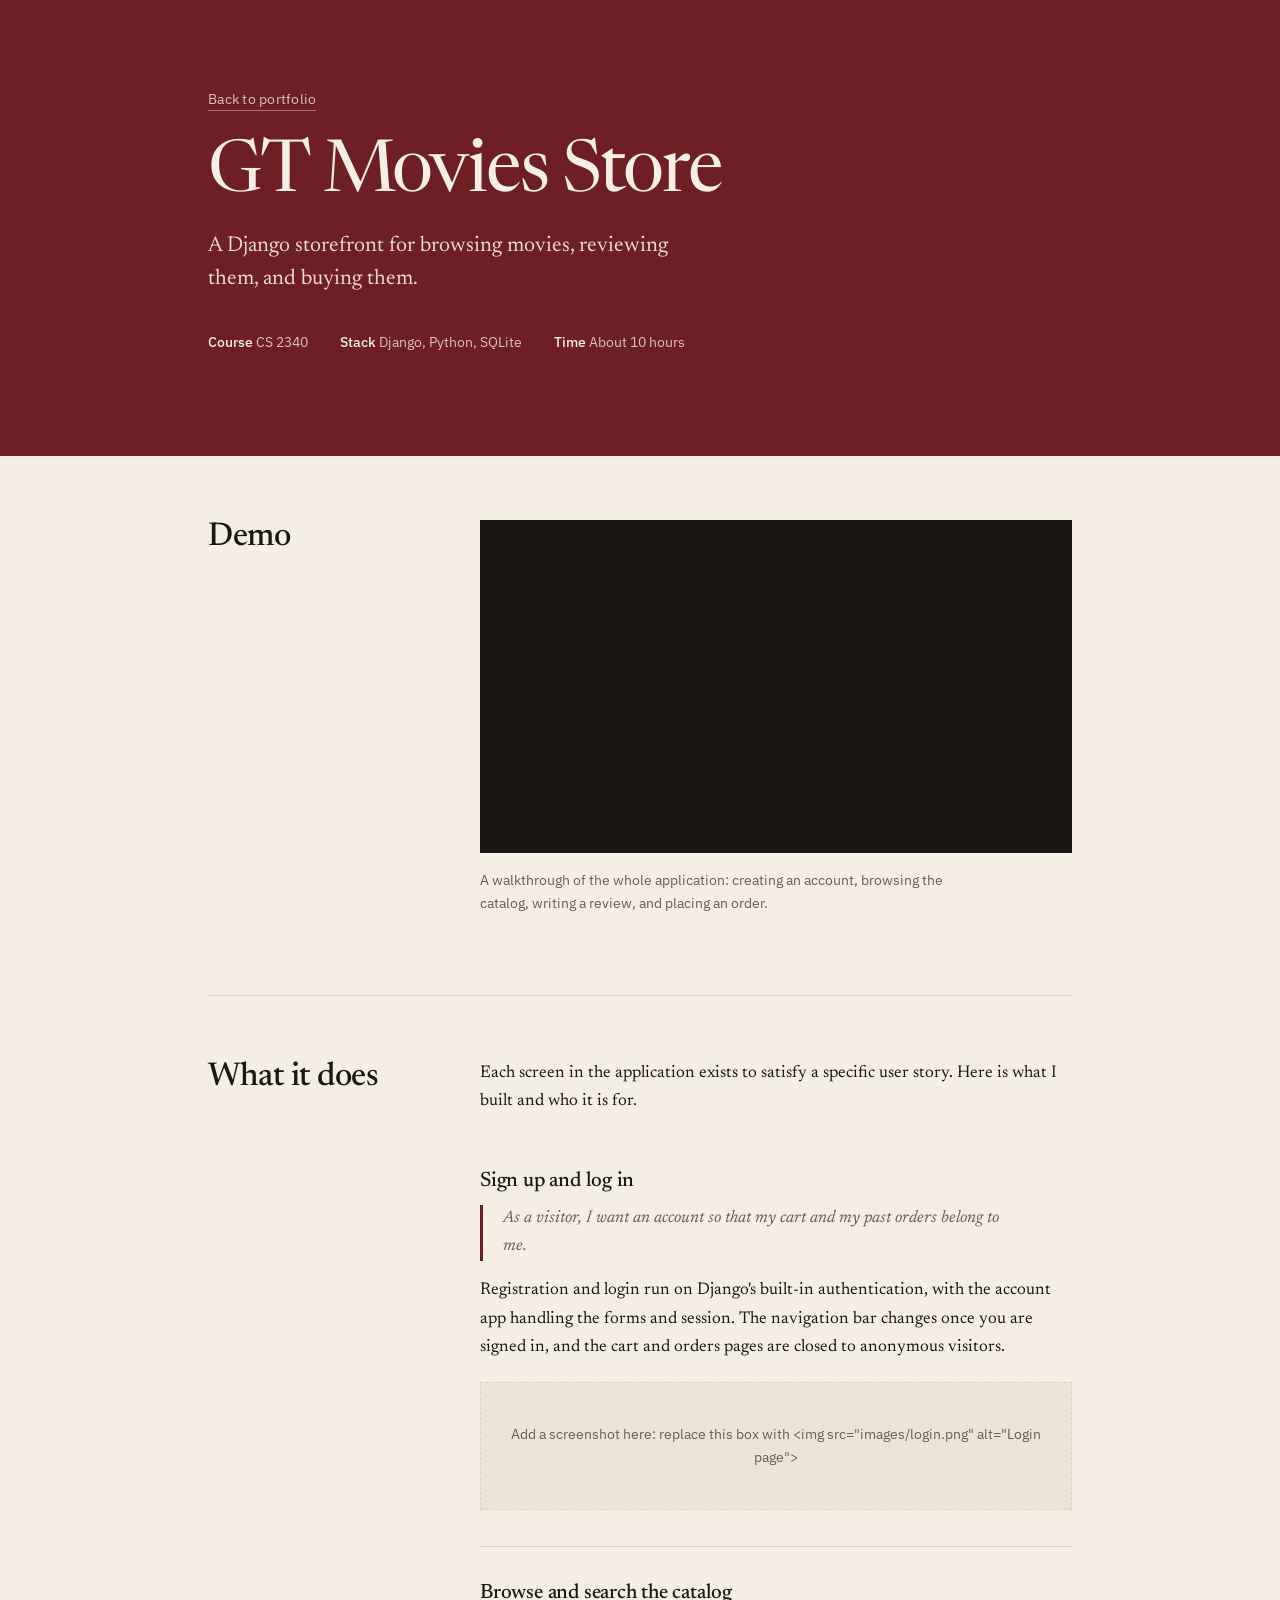
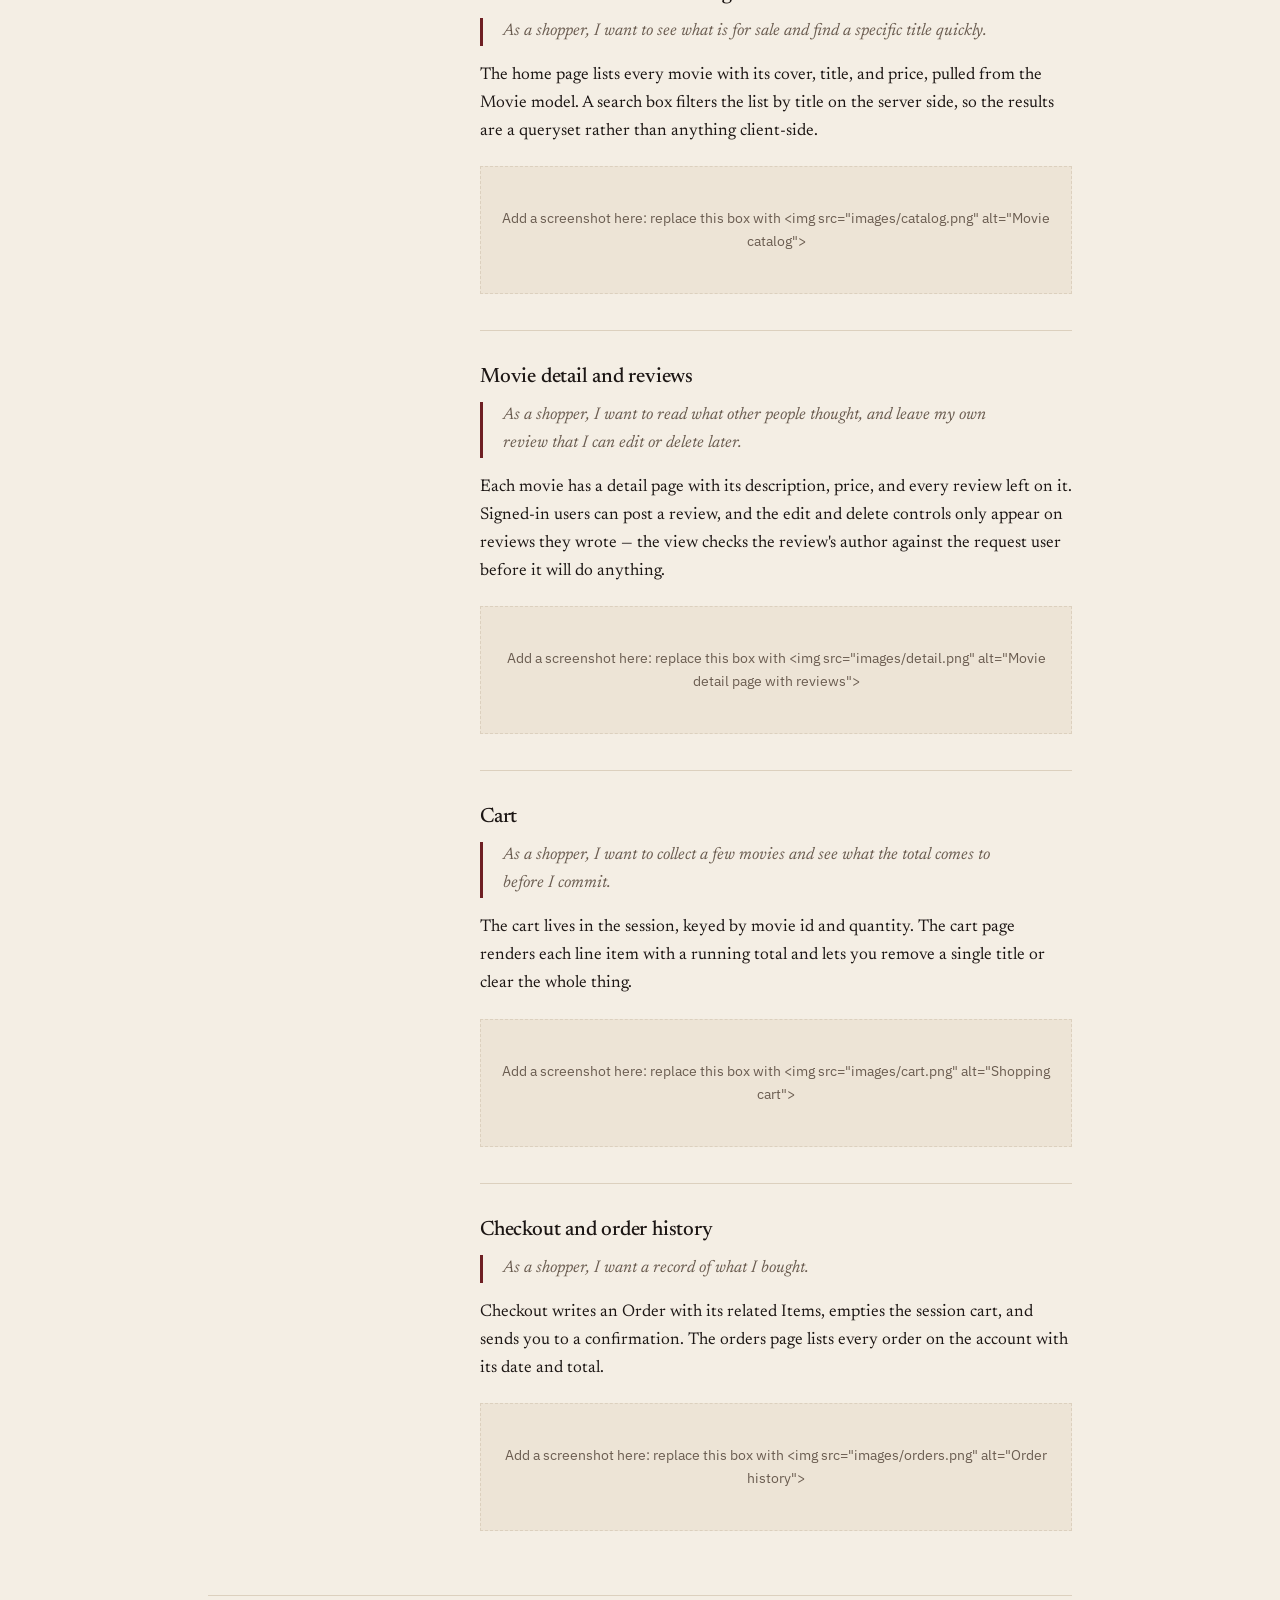
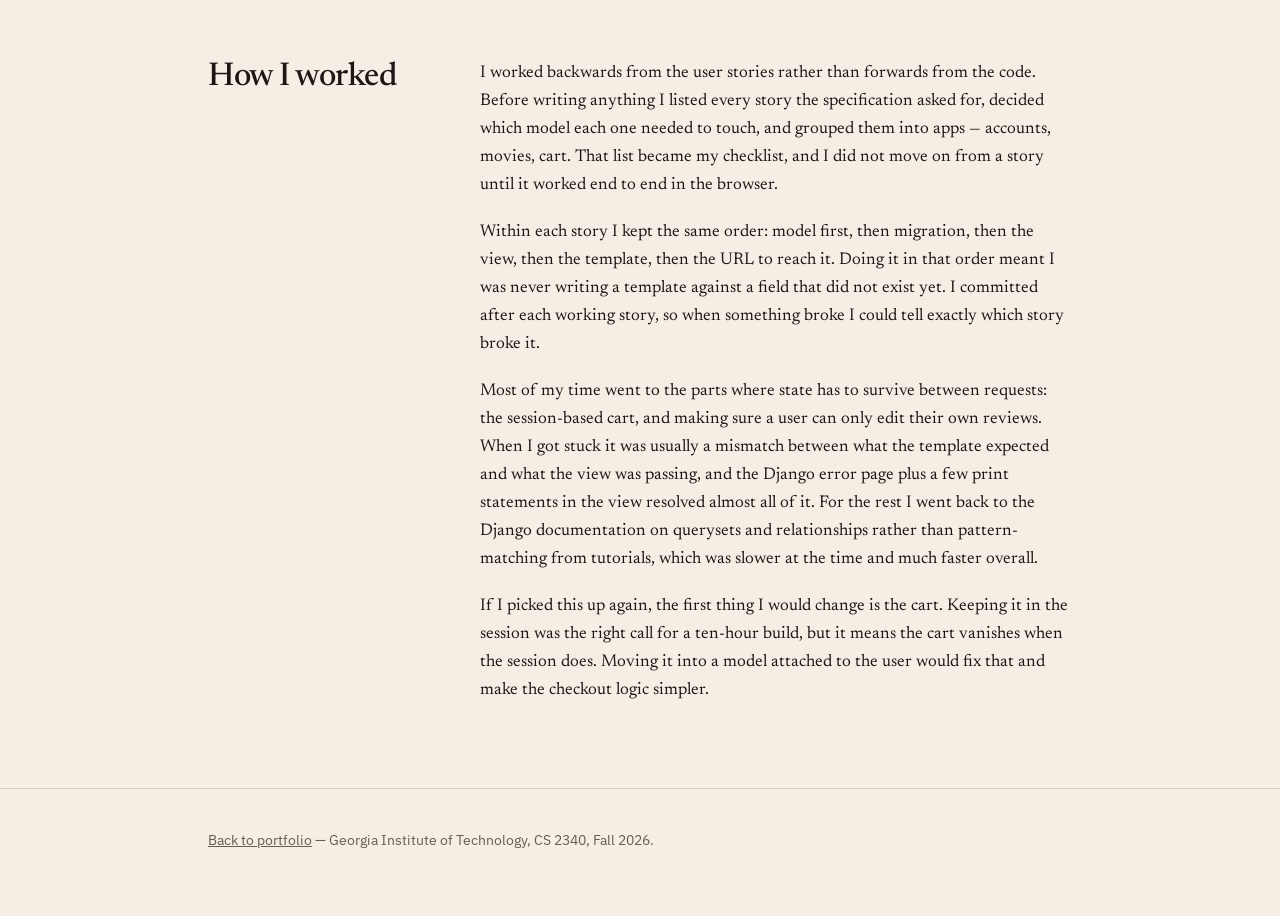
==== gt-movies-store.html @ d1acc659 "Portfolio V1 commit" ====
<!DOCTYPE html>
<html lang="en">
<head>
<meta charset="utf-8">
<meta name="viewport" content="width=device-width, initial-scale=1">
<title>GT Movies Store — Vikram Renganathan</title>
<meta name="description" content="A Django movie store built for CS 2340 at Georgia Tech.">
<link rel="preconnect" href="https://fonts.googleapis.com">
<link rel="preconnect" href="https://fonts.gstatic.com" crossorigin>
<link href="https://fonts.googleapis.com/css2?family=Newsreader:ital,opsz,wght@0,6..72,400;0,6..72,500;1,6..72,400&family=IBM+Plex+Sans:wght@400;500&display=swap" rel="stylesheet">
<link rel="stylesheet" href="styles.css">
</head>
<body>

<div class="project-hero">
  <div class="wrap">
    <p class="kicker"><a class="back" href="index.html">Back to portfolio</a></p>
    <h1>GT Movies Store</h1>
    <p class="lede">A Django storefront for browsing movies, reviewing them, and buying them.</p>
    <ul class="meta">
      <li><strong>Course</strong> CS 2340</li>
      <li><strong>Stack</strong> Django, Python, SQLite</li>
      <li><strong>Time</strong> About 10 hours</li>
      <!-- EDIT: add a repo link here if the repository is public.
      <li><strong>Code</strong> <a href="https://github.com/viren108/REPO">GitHub</a></li>
      -->
    </ul>
  </div>
</div>

<div class="wrap">
<main>

  <section style="border-top: 0;">
    <div class="section-grid">
      <h2>Demo</h2>
      <div>
        <!-- EDIT: replace VIDEO_ID with the id from your unlisted YouTube URL.
             https://www.youtube.com/watch?v=ABC123  ->  VIDEO_ID is ABC123 -->
        <div class="video">
          <iframe
            src="https://www.youtube-nocookie.com/embed/VIDEO_ID"
            title="GT Movies Store demo video"
            allow="accelerometer; clipboard-write; encrypted-media; picture-in-picture"
            allowfullscreen></iframe>
        </div>
        <p class="caption">A walkthrough of the whole application: creating an account, browsing the catalog, writing a review, and placing an order.</p>
      </div>
    </div>
  </section>

  <section>
    <div class="section-grid">
      <h2>What it does</h2>
      <div>
        <p>Each screen in the application exists to satisfy a specific user story. Here is what I built and who it is for.</p>

        <!-- EDIT each block below to match what you actually shipped.
             Delete any screen you didn't build; copy a block to add one. -->

        <div class="screen">
          <h3>Sign up and log in</h3>
          <blockquote class="story">
            <p>As a visitor, I want an account so that my cart and my past orders belong to me.</p>
          </blockquote>
          <p>Registration and login run on Django's built-in authentication, with the account app handling the forms and session. The navigation bar changes once you are signed in, and the cart and orders pages are closed to anonymous visitors.</p>
          <div class="shot">Add a screenshot here: replace this box with &lt;img src="images/login.png" alt="Login page"&gt;</div>
        </div>

        <div class="screen">
          <h3>Browse and search the catalog</h3>
          <blockquote class="story">
            <p>As a shopper, I want to see what is for sale and find a specific title quickly.</p>
          </blockquote>
          <p>The home page lists every movie with its cover, title, and price, pulled from the Movie model. A search box filters the list by title on the server side, so the results are a queryset rather than anything client-side.</p>
          <div class="shot">Add a screenshot here: replace this box with &lt;img src="images/catalog.png" alt="Movie catalog"&gt;</div>
        </div>

        <div class="screen">
          <h3>Movie detail and reviews</h3>
          <blockquote class="story">
            <p>As a shopper, I want to read what other people thought, and leave my own review that I can edit or delete later.</p>
          </blockquote>
          <p>Each movie has a detail page with its description, price, and every review left on it. Signed-in users can post a review, and the edit and delete controls only appear on reviews they wrote — the view checks the review's author against the request user before it will do anything.</p>
          <div class="shot">Add a screenshot here: replace this box with &lt;img src="images/detail.png" alt="Movie detail page with reviews"&gt;</div>
        </div>

        <div class="screen">
          <h3>Cart</h3>
          <blockquote class="story">
            <p>As a shopper, I want to collect a few movies and see what the total comes to before I commit.</p>
          </blockquote>
          <p>The cart lives in the session, keyed by movie id and quantity. The cart page renders each line item with a running total and lets you remove a single title or clear the whole thing.</p>
          <div class="shot">Add a screenshot here: replace this box with &lt;img src="images/cart.png" alt="Shopping cart"&gt;</div>
        </div>

        <div class="screen">
          <h3>Checkout and order history</h3>
          <blockquote class="story">
            <p>As a shopper, I want a record of what I bought.</p>
          </blockquote>
          <p>Checkout writes an Order with its related Items, empties the session cart, and sends you to a confirmation. The orders page lists every order on the account with its date and total.</p>
          <div class="shot">Add a screenshot here: replace this box with &lt;img src="images/orders.png" alt="Order history"&gt;</div>
        </div>

      </div>
    </div>
  </section>

  <section>
    <div class="section-grid">
      <h2>How I worked</h2>
      <div>
        <!-- EDIT: this is the rubric's process section. Graders read this one properly.
             Say what you actually did, including what went wrong. -->

        <p>I worked backwards from the user stories rather than forwards from the code. Before writing anything I listed every story the specification asked for, decided which model each one needed to touch, and grouped them into apps — accounts, movies, cart. That list became my checklist, and I did not move on from a story until it worked end to end in the browser.</p>

        <p>Within each story I kept the same order: model first, then migration, then the view, then the template, then the URL to reach it. Doing it in that order meant I was never writing a template against a field that did not exist yet. I committed after each working story, so when something broke I could tell exactly which story broke it.</p>

        <p>Most of my time went to the parts where state has to survive between requests: the session-based cart, and making sure a user can only edit their own reviews. When I got stuck it was usually a mismatch between what the template expected and what the view was passing, and the Django error page plus a few print statements in the view resolved almost all of it. For the rest I went back to the Django documentation on querysets and relationships rather than pattern-matching from tutorials, which was slower at the time and much faster overall.</p>

        <p>If I picked this up again, the first thing I would change is the cart. Keeping it in the session was the right call for a ten-hour build, but it means the cart vanishes when the session does. Moving it into a model attached to the user would fix that and make the checkout logic simpler.</p>
      </div>
    </div>
  </section>

</main>
</div>

<footer>
  <div class="wrap">
    <p><a href="index.html">Back to portfolio</a> — Georgia Institute of Technology, CS 2340, Fall 2026.</p>
  </div>
</footer>

</body>
</html>
---- styles.css ----
/* ---------------------------------------------------------
   Portfolio styles — warm editorial / repertory cinema
   Edit colors in one place here.
   --------------------------------------------------------- */

:root {
  --paper:        #F4EEE4;
  --paper-sunk:   #EDE4D6;
  --ink:          #1C1614;
  --ink-soft:     #6A5C50;
  --oxblood:      #6E1F23;
  --oxblood-deep: #5A181C;
  --rule:         #DCD0BE;

  --serif: "Newsreader", Georgia, "Times New Roman", serif;
  --sans:  "IBM Plex Sans", system-ui, -apple-system, sans-serif;

  --measure: 64ch;
  --gutter: clamp(1.25rem, 5vw, 4rem);
}

*, *::before, *::after { box-sizing: border-box; }

html { -webkit-text-size-adjust: 100%; }

body {
  margin: 0;
  background: var(--paper);
  color: var(--ink);
  font-family: var(--serif);
  font-size: 1.0625rem;
  line-height: 1.65;
  font-optical-sizing: auto;
}

.wrap {
  max-width: 62rem;
  margin-inline: auto;
  padding-inline: var(--gutter);
}

/* --- type ------------------------------------------------ */

h1, h2, h3 {
  font-family: var(--serif);
  font-weight: 500;
  line-height: 1.1;
  letter-spacing: -0.015em;
  margin: 0;
  text-wrap: balance;
}

h2 {
  font-size: clamp(1.5rem, 3.2vw, 2.05rem);
  margin-bottom: 1.25rem;
}

h3 {
  font-size: 1.3rem;
  letter-spacing: -0.01em;
}

p { margin: 0 0 1.1em; max-width: var(--measure); }

a { color: inherit; }

.kicker {
  font-family: var(--sans);
  font-size: 0.8125rem;
  letter-spacing: 0.02em;
  color: var(--ink-soft);
  margin-bottom: 1.5rem;
}

.lede {
  font-size: clamp(1.15rem, 2.2vw, 1.35rem);
  line-height: 1.5;
  max-width: 34ch;
  color: var(--ink);
}

/* --- masthead -------------------------------------------- */

.masthead {
  padding-top: clamp(3rem, 9vw, 6.5rem);
  padding-bottom: clamp(2.5rem, 6vw, 4rem);
}

.masthead h1 {
  font-size: clamp(3rem, 10vw, 6rem);
  font-weight: 400;
  letter-spacing: -0.03em;
  margin-bottom: 1.5rem;
}

.links {
  font-family: var(--sans);
  font-size: 0.9375rem;
  display: flex;
  flex-wrap: wrap;
  gap: 1.5rem;
  margin-top: 2rem;
}

.links a {
  text-decoration: none;
  border-bottom: 1px solid var(--rule);
  padding-bottom: 2px;
  transition: border-color 0.15s ease;
}

.links a:hover { border-color: var(--oxblood); }

/* --- sections -------------------------------------------- */

section {
  padding-block: clamp(2.5rem, 6vw, 4rem);
  border-top: 1px solid var(--rule);
}

.section-grid {
  display: grid;
  grid-template-columns: minmax(0, 14rem) minmax(0, 1fr);
  gap: clamp(1rem, 4vw, 3rem);
  align-items: start;
}

@media (max-width: 44rem) {
  .section-grid { grid-template-columns: 1fr; }
}

/* --- the feature block (the one bold thing) -------------- */

.feature {
  display: block;
  background: var(--oxblood);
  color: var(--paper);
  text-decoration: none;
  padding: clamp(2rem, 5vw, 3.5rem);
  transition: background-color 0.2s ease;
}

.feature:hover,
.feature:focus-visible { background: var(--oxblood-deep); }

.feature h3 {
  font-size: clamp(2rem, 5.5vw, 3rem);
  font-weight: 400;
  letter-spacing: -0.025em;
  margin-bottom: 0.75rem;
}

.feature p {
  max-width: 46ch;
  color: #EBDCD3;
  margin-bottom: 1.75rem;
}

.feature .read {
  font-family: var(--sans);
  font-size: 0.9375rem;
  border-bottom: 1px solid rgba(244, 238, 228, 0.5);
  padding-bottom: 2px;
}

/* --- stack chips ----------------------------------------- */

.stack {
  list-style: none;
  display: flex;
  flex-wrap: wrap;
  gap: 0.5rem;
  padding: 0;
  margin: 0 0 1.75rem;
  font-family: var(--sans);
  font-size: 0.8125rem;
}

.stack li {
  border: 1px solid var(--rule);
  color: var(--ink-soft);
  padding: 0.25rem 0.7rem;
  border-radius: 999px;
}

.feature .stack li {
  border-color: rgba(244, 238, 228, 0.35);
  color: #EBDCD3;
}

/* --- project page hero ----------------------------------- */

.project-hero {
  background: var(--oxblood);
  color: var(--paper);
  padding-block: clamp(3rem, 8vw, 5.5rem);
}

.project-hero h1 {
  font-size: clamp(2.5rem, 7vw, 4.5rem);
  font-weight: 400;
  letter-spacing: -0.03em;
  margin-bottom: 1rem;
}

.project-hero .lede { color: #EBDCD3; max-width: 40ch; }

.project-hero .back {
  font-family: var(--sans);
  font-size: 0.875rem;
  color: #D8C3BC;
  text-decoration: none;
  border-bottom: 1px solid rgba(244, 238, 228, 0.4);
  padding-bottom: 2px;
}

.meta {
  font-family: var(--sans);
  font-size: 0.875rem;
  color: #D8C3BC;
  display: flex;
  flex-wrap: wrap;
  gap: 0.4rem 2rem;
  margin-top: 2.25rem;
  padding: 0;
  list-style: none;
}

.meta strong { font-weight: 500; color: var(--paper); }

/* --- video ----------------------------------------------- */

.video {
  position: relative;
  aspect-ratio: 16 / 9;
  background: var(--ink);
  margin-bottom: 1rem;
}

.video iframe {
  position: absolute;
  inset: 0;
  width: 100%;
  height: 100%;
  border: 0;
}

.caption {
  font-family: var(--sans);
  font-size: 0.875rem;
  color: var(--ink-soft);
  max-width: var(--measure);
}

/* --- screens --------------------------------------------- */

.screen {
  padding-block: 2.25rem;
  border-bottom: 1px solid var(--rule);
}

.screen:last-of-type { border-bottom: 0; padding-bottom: 0; }

.screen h3 { margin-bottom: 0.75rem; }

.story {
  margin: 0 0 1rem;
  padding-left: 1.25rem;
  border-left: 3px solid var(--oxblood);
  font-style: italic;
  color: var(--ink-soft);
  max-width: 52ch;
}

.story p { margin: 0; }

/* Screenshot slot — replace the div with <img src="..." alt="..."> */
.shot {
  margin-top: 1.25rem;
  border: 1px dashed var(--rule);
  background: var(--paper-sunk);
  color: var(--ink-soft);
  font-family: var(--sans);
  font-size: 0.875rem;
  padding: 2.5rem 1.25rem;
  text-align: center;
}

.screen img {
  display: block;
  width: 100%;
  height: auto;
  margin-top: 1.25rem;
  border: 1px solid var(--rule);
}

/* --- footer ---------------------------------------------- */

footer {
  border-top: 1px solid var(--rule);
  padding-block: 2.5rem 4rem;
  font-family: var(--sans);
  font-size: 0.875rem;
  color: var(--ink-soft);
}

footer p { max-width: none; margin: 0; }

/* --- a11y ------------------------------------------------ */

:focus-visible {
  outline: 2px solid var(--oxblood);
  outline-offset: 3px;
}

.feature:focus-visible { outline-color: var(--ink); }

@media (prefers-reduced-motion: reduce) {
  * { transition-duration: 0.01ms !important; }
}
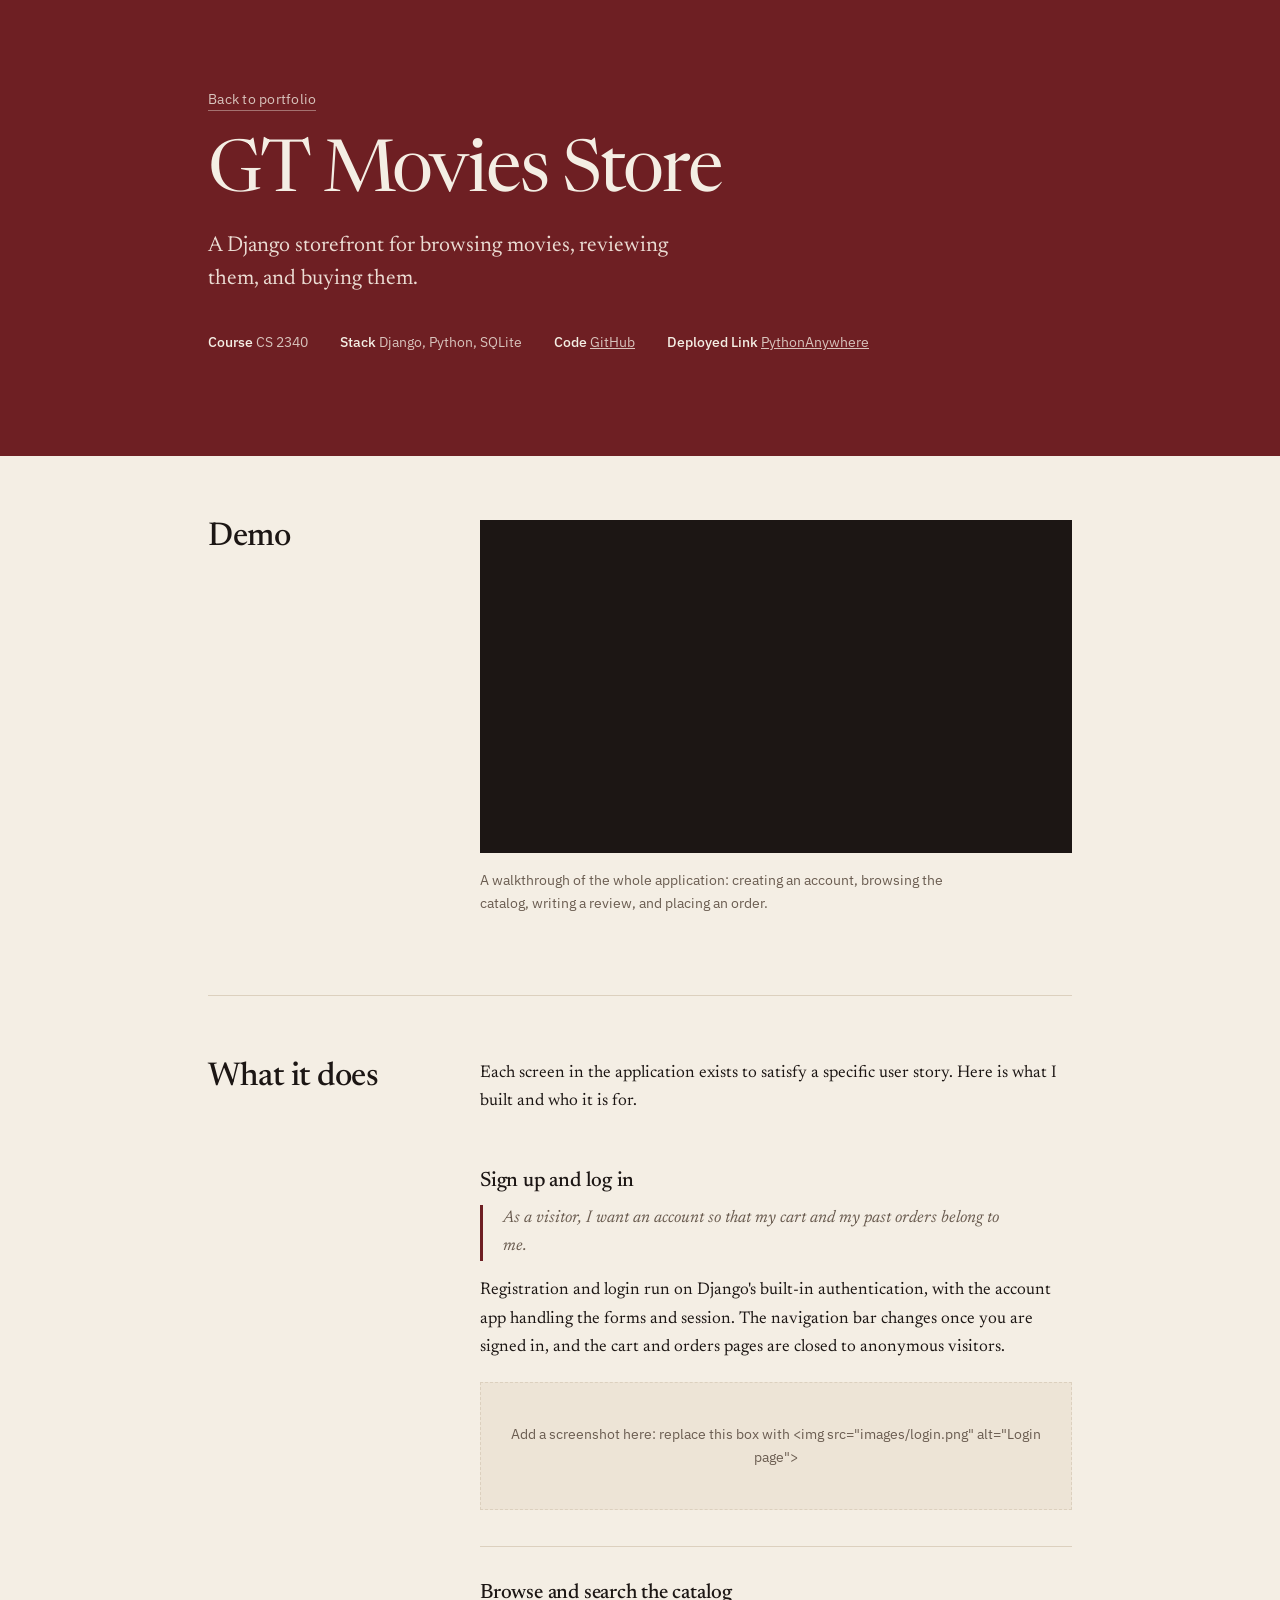
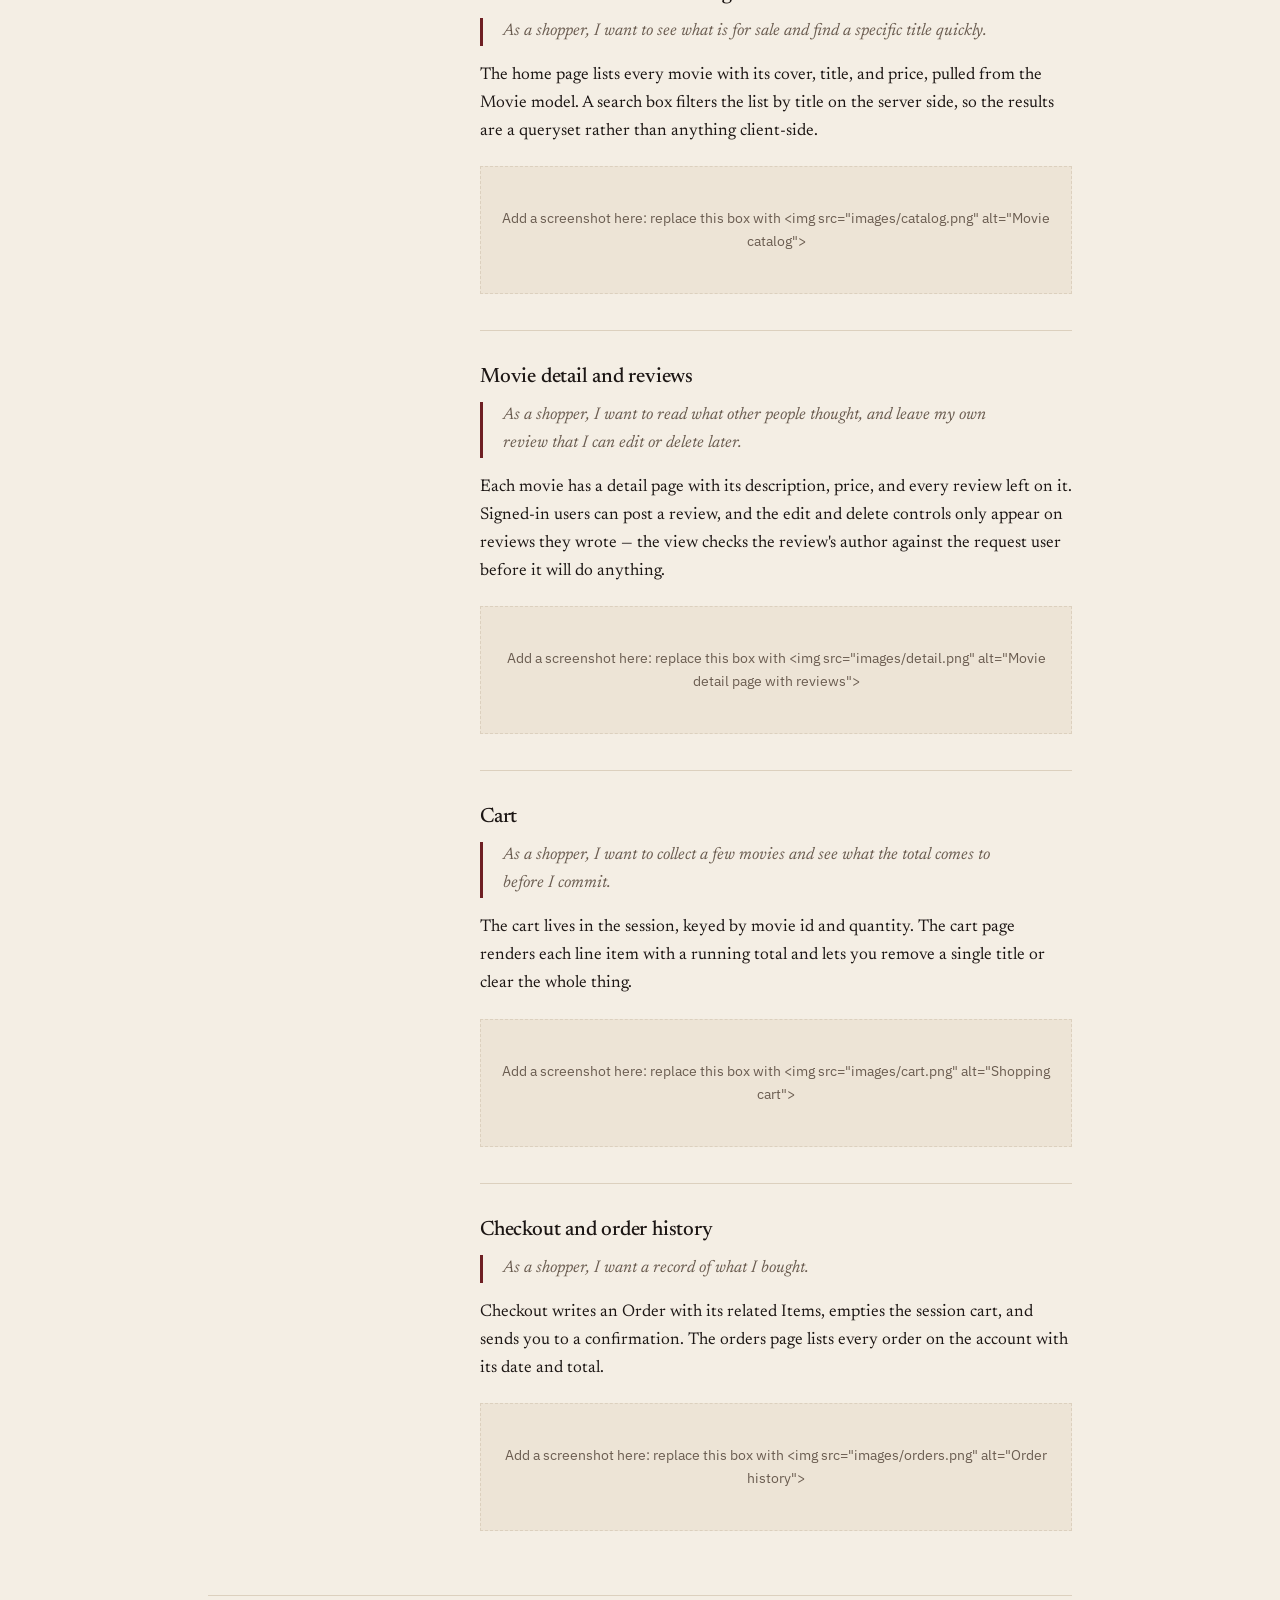
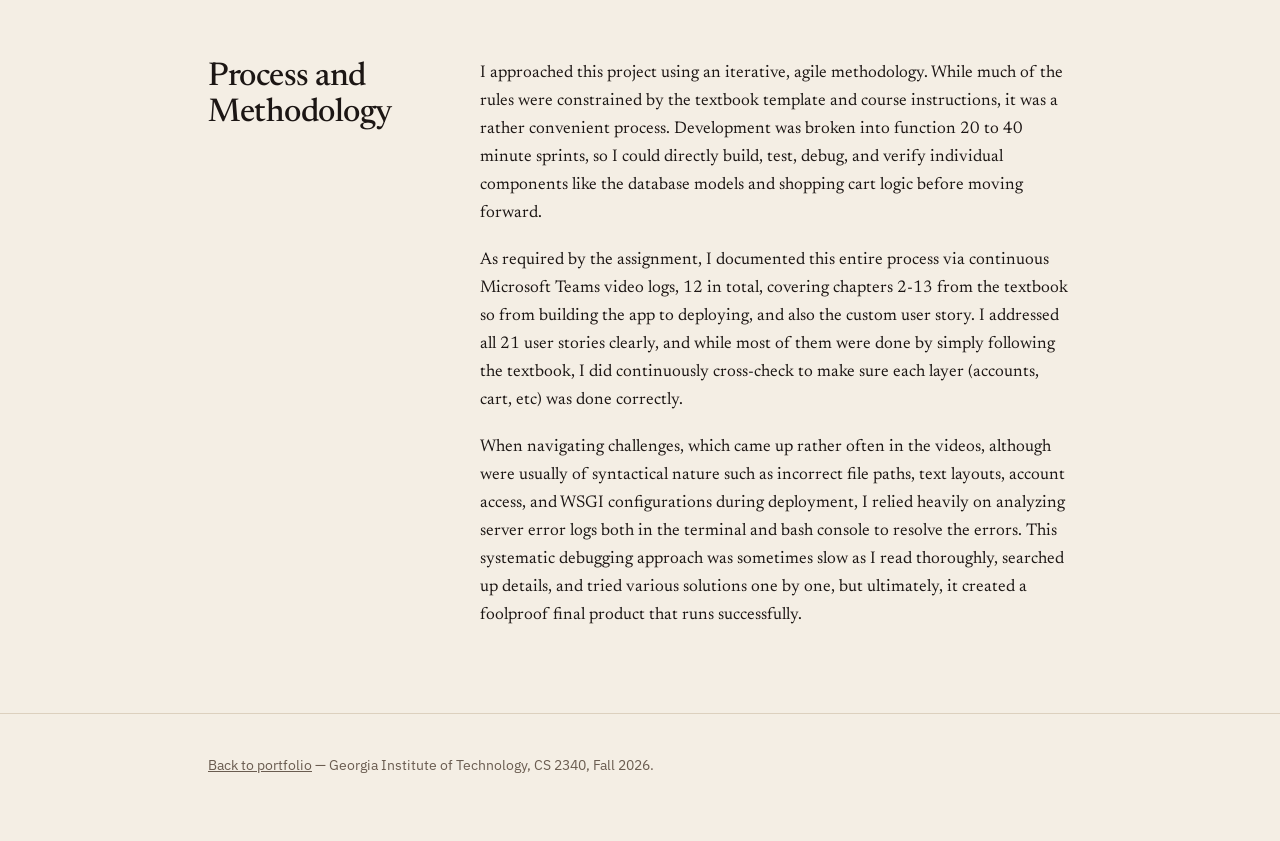
==== commit 0e8ebb2d: "V3" ====
--- a/gt-movies-store.html
+++ b/gt-movies-store.html
@@ -20,10 +20,9 @@
     <ul class="meta">
       <li><strong>Course</strong> CS 2340</li>
       <li><strong>Stack</strong> Django, Python, SQLite</li>
-      <li><strong>Time</strong> About 10 hours</li>
-      <!-- EDIT: add a repo link here if the repository is public.
-      <li><strong>Code</strong> <a href="https://github.com/viren108/REPO">GitHub</a></li>
-      -->
+      <!-- EDIT: add a repo link here if the repository is public.-->
+      <li><strong>Code</strong> <a href="https://github.com/viren108/CS2340_Project1">GitHub</a></li>
+      <li><strong>Deployed Link</strong> <a href="https://djangoemperor.pythonanywhere.com">PythonAnywhere</a></li>
     </ul>
   </div>
 </div>
@@ -109,18 +108,16 @@
 
   <section>
     <div class="section-grid">
-      <h2>How I worked</h2>
+      <h2>Process and Methodology</h2>
       <div>
         <!-- EDIT: this is the rubric's process section. Graders read this one properly.
              Say what you actually did, including what went wrong. -->
 
-        <p>I worked backwards from the user stories rather than forwards from the code. Before writing anything I listed every story the specification asked for, decided which model each one needed to touch, and grouped them into apps — accounts, movies, cart. That list became my checklist, and I did not move on from a story until it worked end to end in the browser.</p>
+        <p>I approached this project using an iterative, agile methodology. While much of the rules were constrained by the textbook template and course instructions, it was a rather convenient process. Development was broken into function 20 to 40 minute sprints, so I could directly build, test, debug, and verify individual components like the database models and shopping cart logic before moving forward.</p>
 
-        <p>Within each story I kept the same order: model first, then migration, then the view, then the template, then the URL to reach it. Doing it in that order meant I was never writing a template against a field that did not exist yet. I committed after each working story, so when something broke I could tell exactly which story broke it.</p>
+        <p>As required by the assignment, I documented this entire process via continuous Microsoft Teams video logs, 12 in total, covering chapters 2-13 from the textbook so from building the app to deploying, and also the custom user story. I addressed all 21 user stories clearly, and while most of them were done by simply following the textbook, I did continuously cross-check to make sure each layer (accounts, cart, etc) was done correctly.</p>
 
-        <p>Most of my time went to the parts where state has to survive between requests: the session-based cart, and making sure a user can only edit their own reviews. When I got stuck it was usually a mismatch between what the template expected and what the view was passing, and the Django error page plus a few print statements in the view resolved almost all of it. For the rest I went back to the Django documentation on querysets and relationships rather than pattern-matching from tutorials, which was slower at the time and much faster overall.</p>
-
-        <p>If I picked this up again, the first thing I would change is the cart. Keeping it in the session was the right call for a ten-hour build, but it means the cart vanishes when the session does. Moving it into a model attached to the user would fix that and make the checkout logic simpler.</p>
+        <p>When navigating challenges, which came up rather often in the videos, although were usually of syntactical nature such as incorrect file paths, text layouts, account access, and WSGI configurations during deployment, I relied heavily on analyzing server error logs both in the terminal and bash console to resolve the errors. This systematic debugging approach was sometimes slow as I read thoroughly, searched up details, and tried various solutions one by one, but ultimately, it created a foolproof final product that runs successfully.</p>
       </div>
     </div>
   </section>
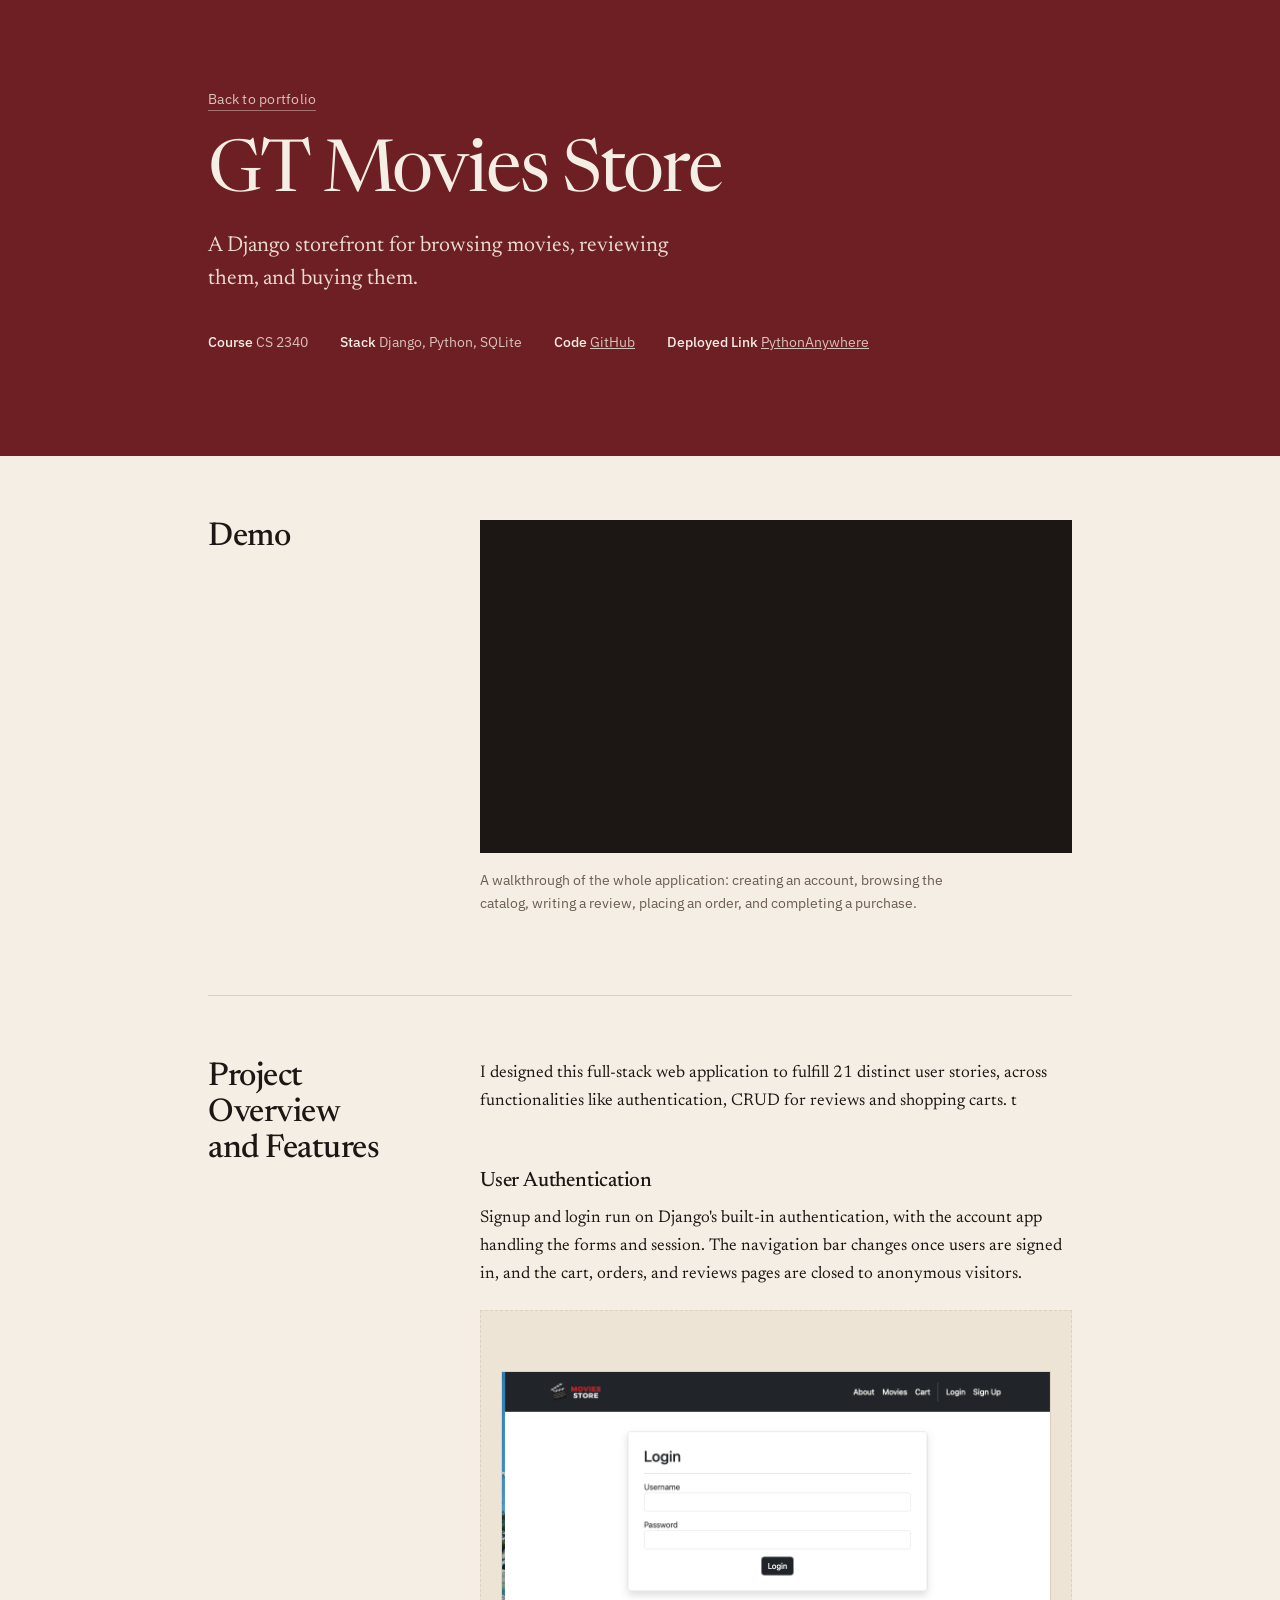
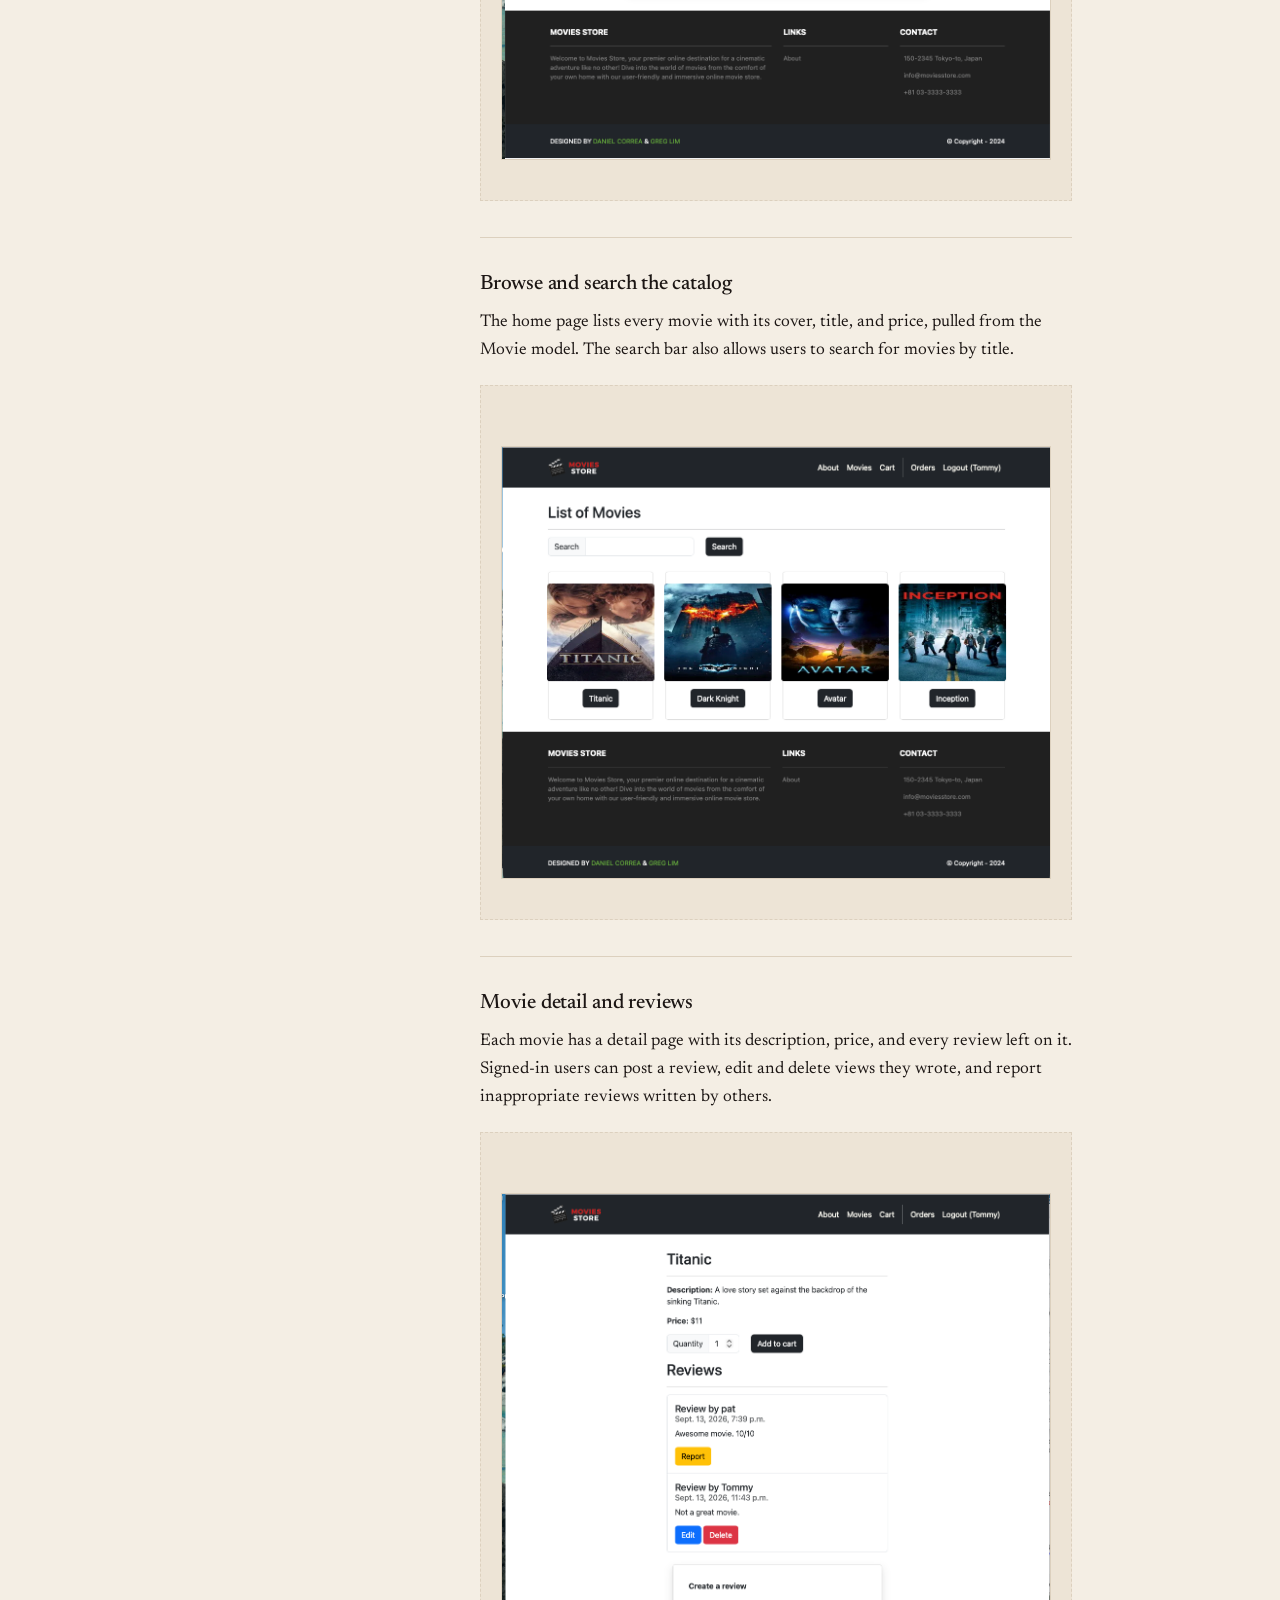
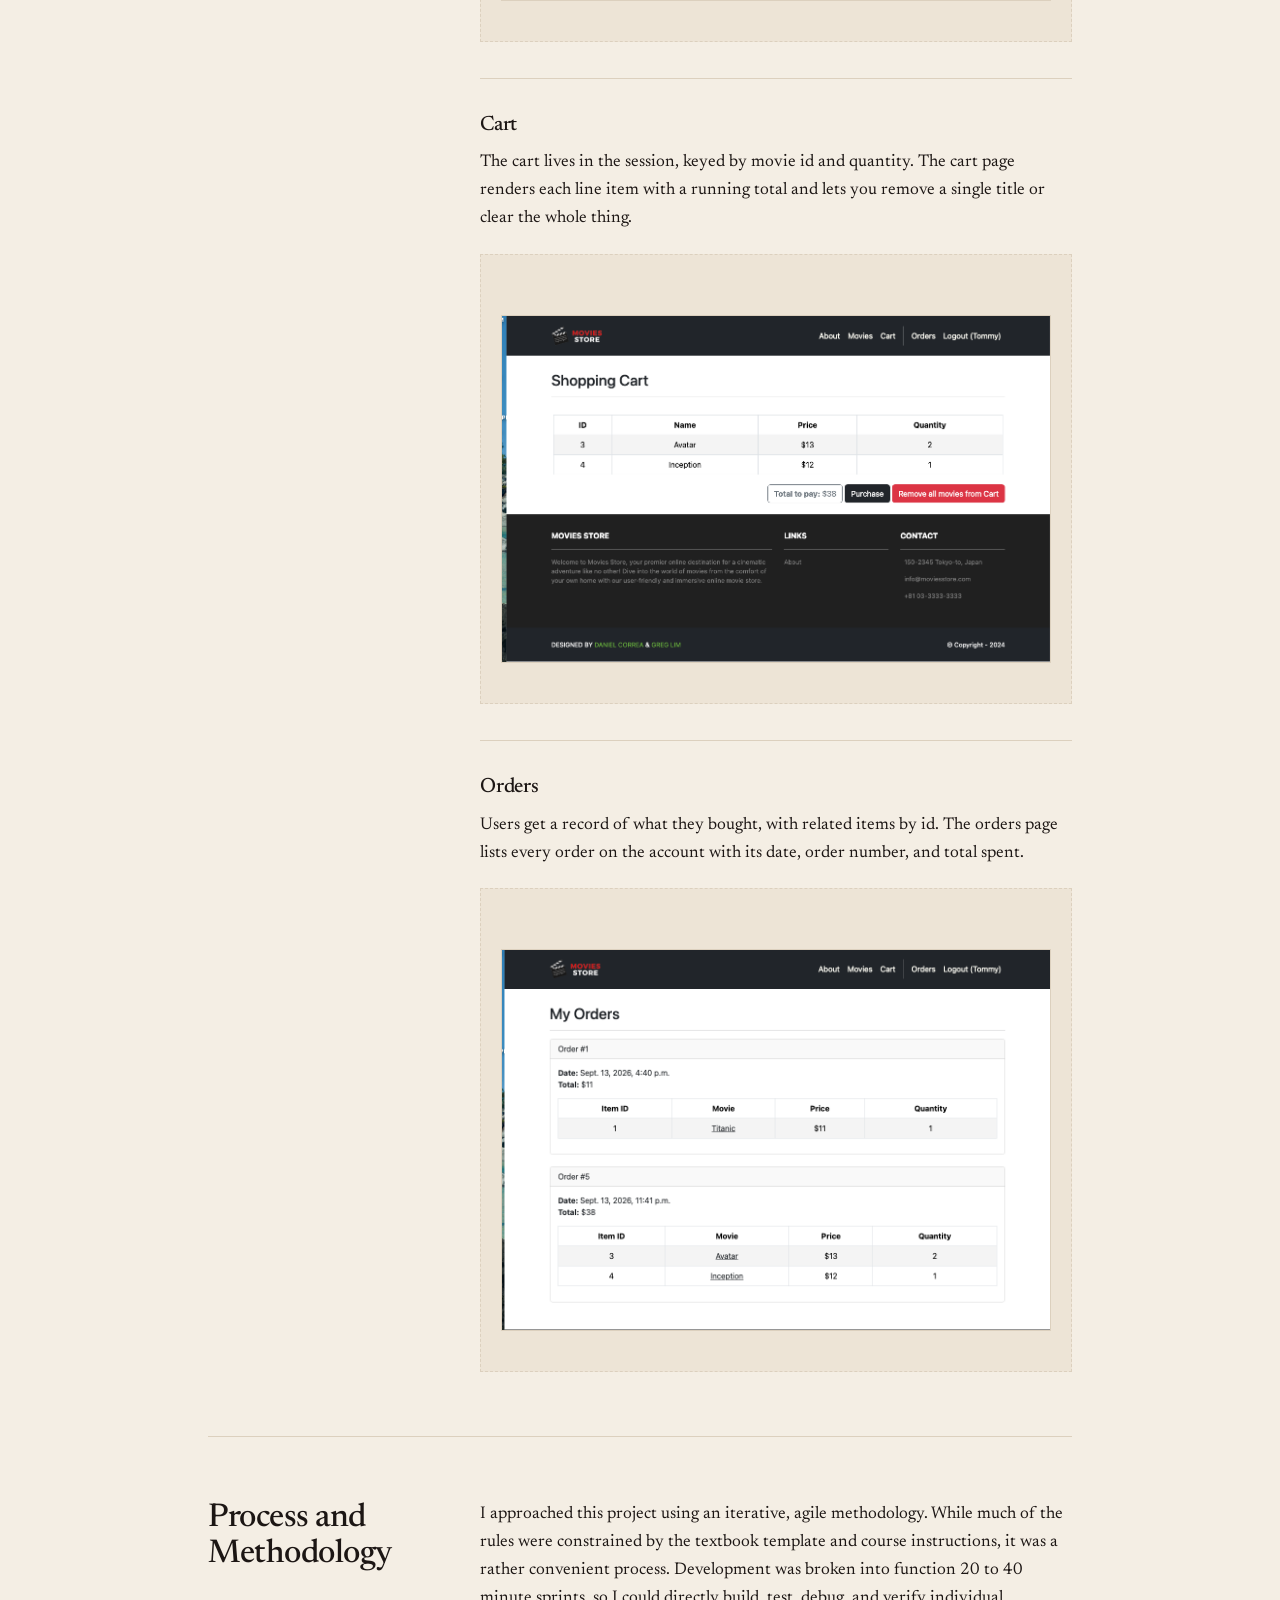
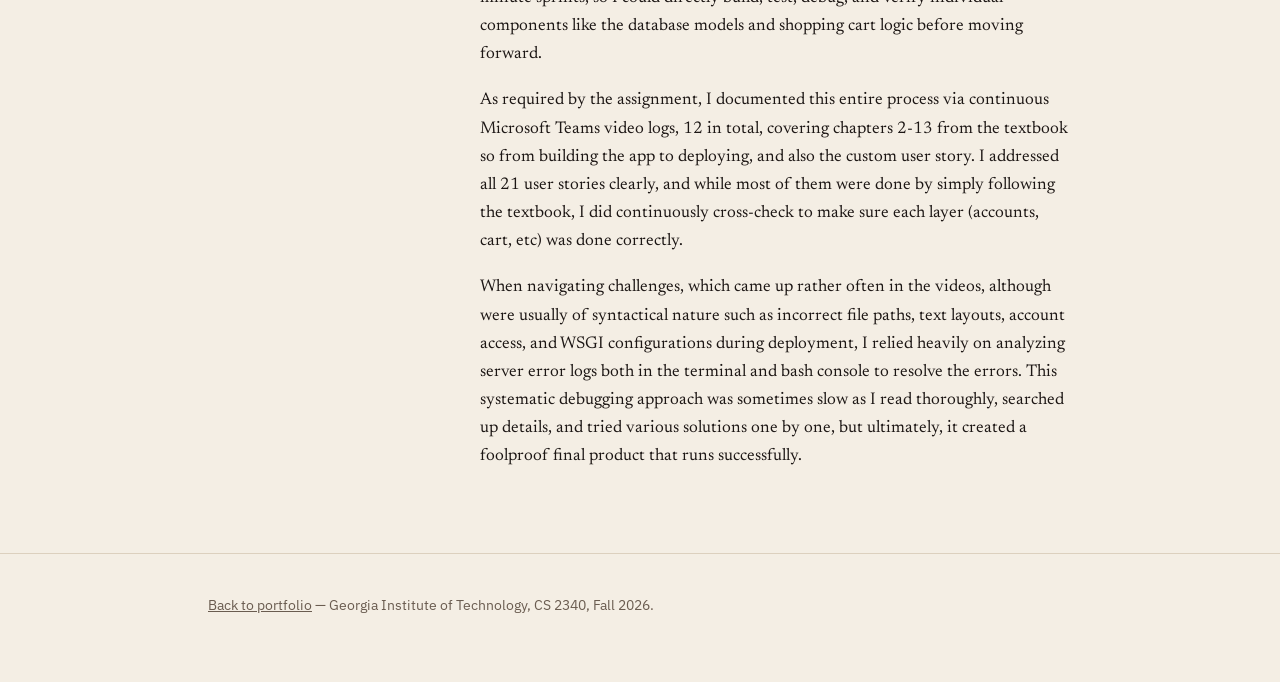
==== commit 0ee5fdeb: "V4" ====
--- a/gt-movies-store.html
+++ b/gt-movies-store.html
@@ -43,63 +43,48 @@
             allow="accelerometer; clipboard-write; encrypted-media; picture-in-picture"
             allowfullscreen></iframe>
         </div>
-        <p class="caption">A walkthrough of the whole application: creating an account, browsing the catalog, writing a review, and placing an order.</p>
+        <p class="caption">A walkthrough of the whole application: creating an account, browsing the catalog, writing a review, placing an order, and completing a purchase.</p>
       </div>
     </div>
   </section>
 
   <section>
     <div class="section-grid">
-      <h2>What it does</h2>
+      <h2>Project Overview and Features</h2>
       <div>
-        <p>Each screen in the application exists to satisfy a specific user story. Here is what I built and who it is for.</p>
+        <p>I designed this full-stack web application to fulfill 21 distinct user stories, across functionalities like authentication, CRUD for reviews and shopping carts. t</p>
 
         <!-- EDIT each block below to match what you actually shipped.
              Delete any screen you didn't build; copy a block to add one. -->
 
         <div class="screen">
-          <h3>Sign up and log in</h3>
-          <blockquote class="story">
-            <p>As a visitor, I want an account so that my cart and my past orders belong to me.</p>
-          </blockquote>
-          <p>Registration and login run on Django's built-in authentication, with the account app handling the forms and session. The navigation bar changes once you are signed in, and the cart and orders pages are closed to anonymous visitors.</p>
-          <div class="shot">Add a screenshot here: replace this box with &lt;img src="images/login.png" alt="Login page"&gt;</div>
+          <h3>User Authentication</h3>
+          <p>Signup and login run on Django's built-in authentication, with the account app handling the forms and session. The navigation bar changes once users are signed in, and the cart, orders, and reviews pages are closed to anonymous visitors.</p>
+          <div class="shot"><img src="login.png" alt="Login page"></div>
         </div>
 
         <div class="screen">
           <h3>Browse and search the catalog</h3>
-          <blockquote class="story">
-            <p>As a shopper, I want to see what is for sale and find a specific title quickly.</p>
-          </blockquote>
-          <p>The home page lists every movie with its cover, title, and price, pulled from the Movie model. A search box filters the list by title on the server side, so the results are a queryset rather than anything client-side.</p>
-          <div class="shot">Add a screenshot here: replace this box with &lt;img src="images/catalog.png" alt="Movie catalog"&gt;</div>
+          <p>The home page lists every movie with its cover, title, and price, pulled from the Movie model. The search bar also allows users to search for movies by title.</p>
+          <div class="shot"><img src="catalog.png" alt="Movie catalog"></div>
         </div>
 
         <div class="screen">
           <h3>Movie detail and reviews</h3>
-          <blockquote class="story">
-            <p>As a shopper, I want to read what other people thought, and leave my own review that I can edit or delete later.</p>
-          </blockquote>
-          <p>Each movie has a detail page with its description, price, and every review left on it. Signed-in users can post a review, and the edit and delete controls only appear on reviews they wrote — the view checks the review's author against the request user before it will do anything.</p>
-          <div class="shot">Add a screenshot here: replace this box with &lt;img src="images/detail.png" alt="Movie detail page with reviews"&gt;</div>
+          <p>Each movie has a detail page with its description, price, and every review left on it. Signed-in users can post a review, edit and delete views they wrote, and report inappropriate reviews written by others.</p>
+          <div class="shot"><img src="reviews.png" alt="Movie detail page with reviews"></div>
         </div>
 
         <div class="screen">
           <h3>Cart</h3>
-          <blockquote class="story">
-            <p>As a shopper, I want to collect a few movies and see what the total comes to before I commit.</p>
-          </blockquote>
           <p>The cart lives in the session, keyed by movie id and quantity. The cart page renders each line item with a running total and lets you remove a single title or clear the whole thing.</p>
-          <div class="shot">Add a screenshot here: replace this box with &lt;img src="images/cart.png" alt="Shopping cart"&gt;</div>
+          <div class="shot"><img src="cart.png" alt="Shopping cart"></div>
         </div>
 
         <div class="screen">
-          <h3>Checkout and order history</h3>
-          <blockquote class="story">
-            <p>As a shopper, I want a record of what I bought.</p>
-          </blockquote>
-          <p>Checkout writes an Order with its related Items, empties the session cart, and sends you to a confirmation. The orders page lists every order on the account with its date and total.</p>
-          <div class="shot">Add a screenshot here: replace this box with &lt;img src="images/orders.png" alt="Order history"&gt;</div>
+          <h3>Orders</h3>
+          <p>Users get a record of what they bought, with related items by id. The orders page lists every order on the account with its date, order number, and total spent.</p>
+          <div class="shot"><img src="orders.png" alt="Order history"></div>
         </div>
 
       </div>
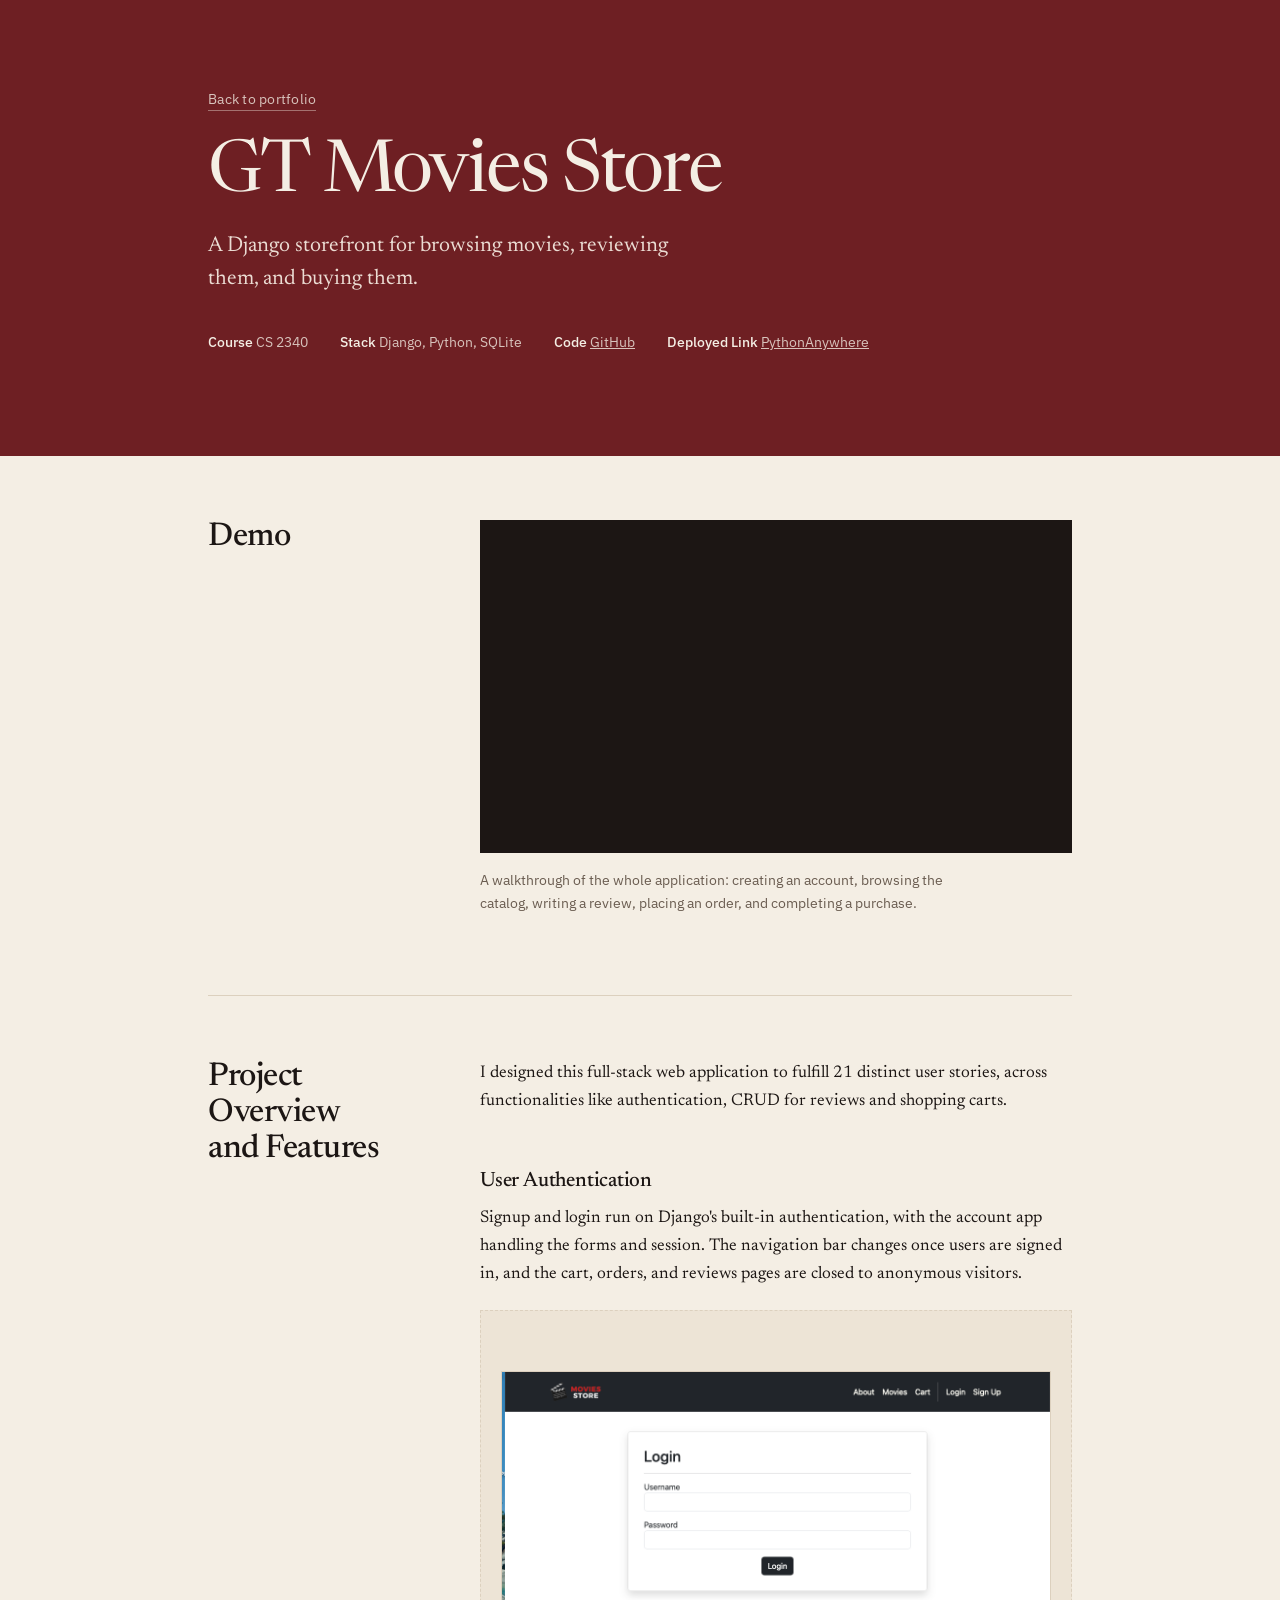
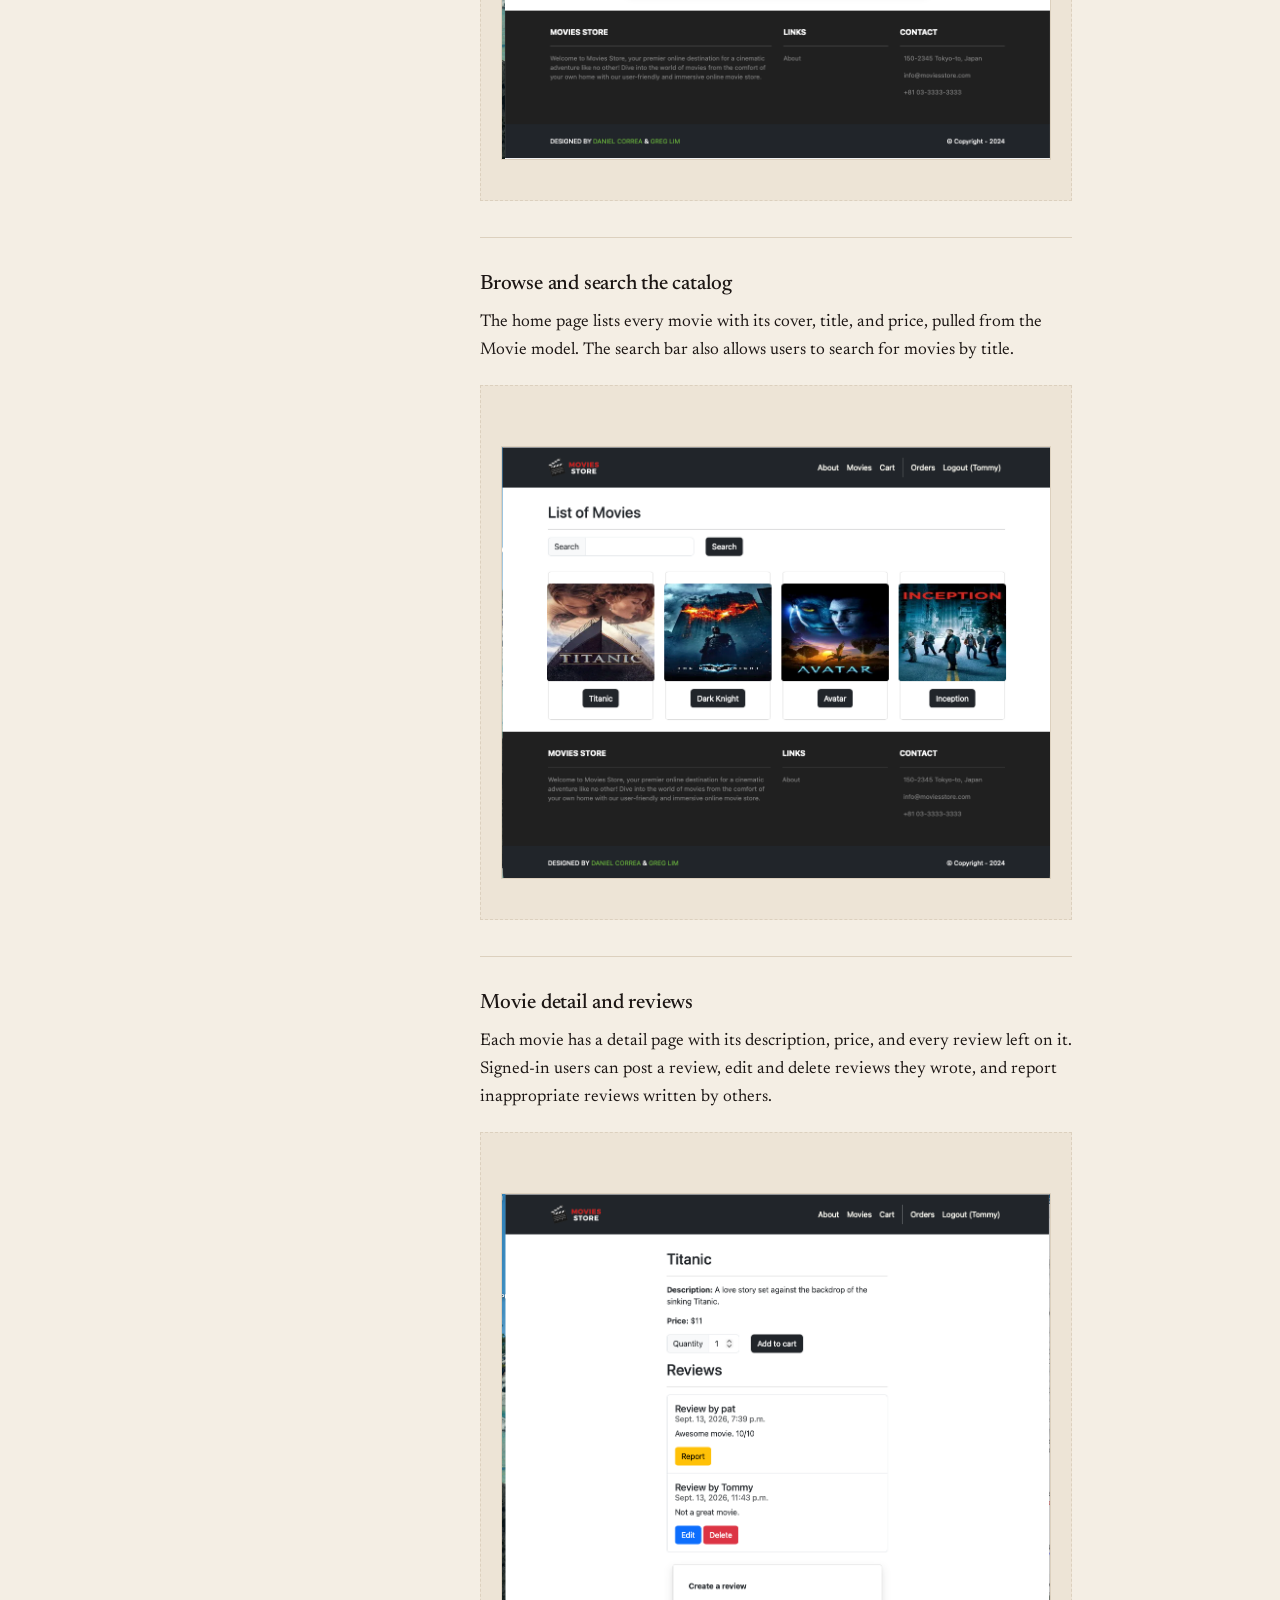
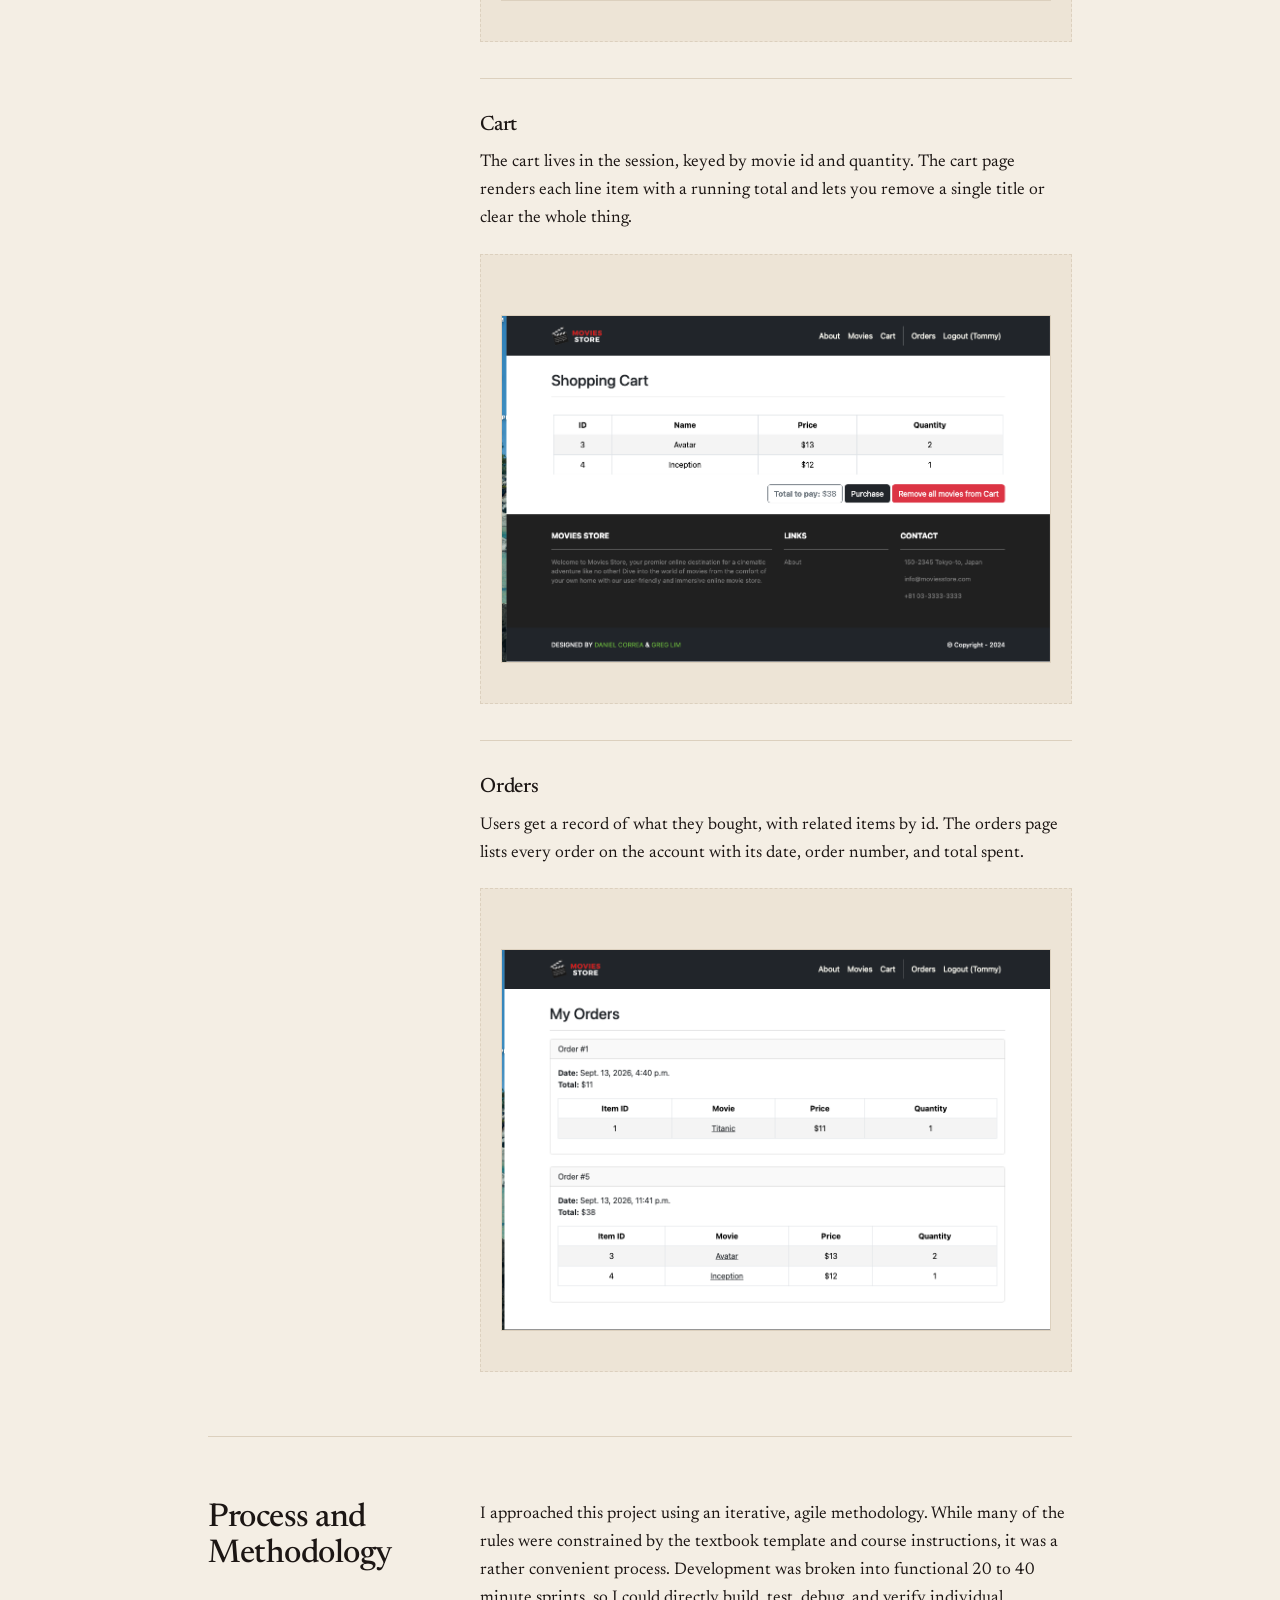
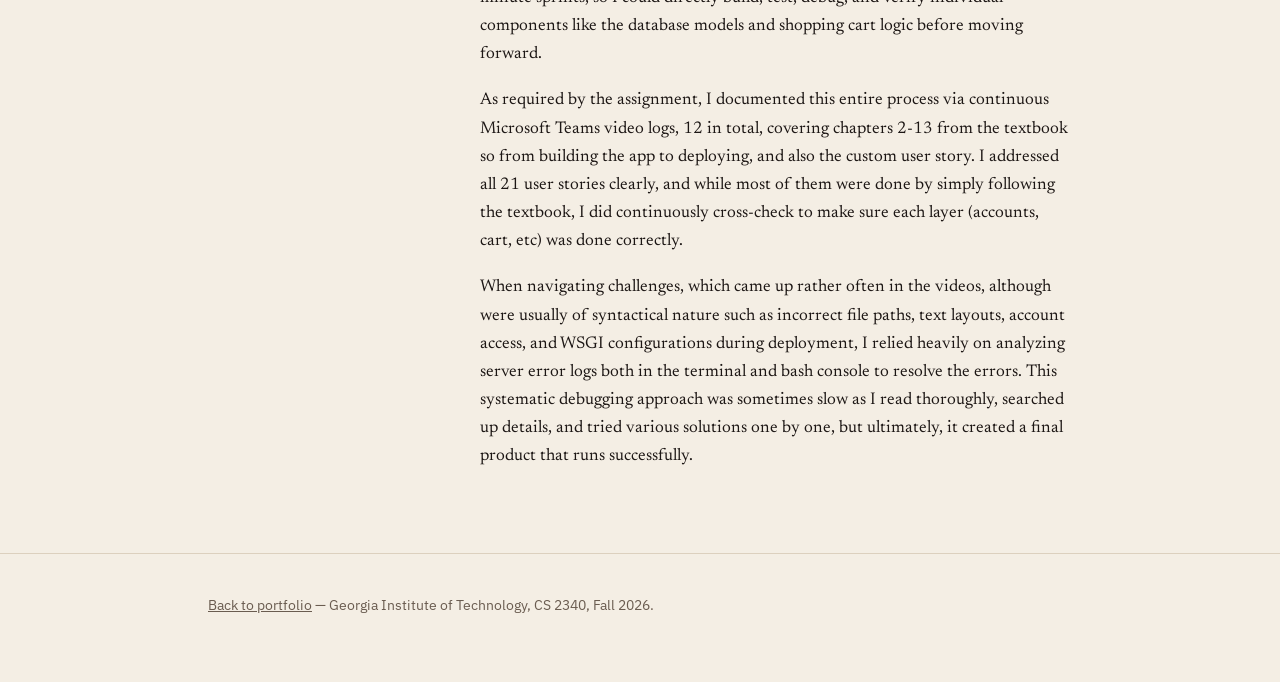
==== commit fd5d30c3: "V5" ====
--- a/gt-movies-store.html
+++ b/gt-movies-store.html
@@ -38,7 +38,7 @@
              https://www.youtube.com/watch?v=ABC123  ->  VIDEO_ID is ABC123 -->
         <div class="video">
           <iframe
-            src="https://www.youtube-nocookie.com/embed/VIDEO_ID"
+            src="https://www.youtube-nocookie.com/embed/DL2spMu6fes"
             title="GT Movies Store demo video"
             allow="accelerometer; clipboard-write; encrypted-media; picture-in-picture"
             allowfullscreen></iframe>
@@ -52,7 +52,7 @@
     <div class="section-grid">
       <h2>Project Overview and Features</h2>
       <div>
-        <p>I designed this full-stack web application to fulfill 21 distinct user stories, across functionalities like authentication, CRUD for reviews and shopping carts. t</p>
+        <p>I designed this full-stack web application to fulfill 21 distinct user stories, across functionalities like authentication, CRUD for reviews and shopping carts.</p>
 
         <!-- EDIT each block below to match what you actually shipped.
              Delete any screen you didn't build; copy a block to add one. -->
@@ -71,7 +71,7 @@
 
         <div class="screen">
           <h3>Movie detail and reviews</h3>
-          <p>Each movie has a detail page with its description, price, and every review left on it. Signed-in users can post a review, edit and delete views they wrote, and report inappropriate reviews written by others.</p>
+          <p>Each movie has a detail page with its description, price, and every review left on it. Signed-in users can post a review, edit and delete reviews they wrote, and report inappropriate reviews written by others.</p>
           <div class="shot"><img src="reviews.png" alt="Movie detail page with reviews"></div>
         </div>
 
@@ -98,11 +98,11 @@
         <!-- EDIT: this is the rubric's process section. Graders read this one properly.
              Say what you actually did, including what went wrong. -->
 
-        <p>I approached this project using an iterative, agile methodology. While much of the rules were constrained by the textbook template and course instructions, it was a rather convenient process. Development was broken into function 20 to 40 minute sprints, so I could directly build, test, debug, and verify individual components like the database models and shopping cart logic before moving forward.</p>
+        <p>I approached this project using an iterative, agile methodology. While many of the rules were constrained by the textbook template and course instructions, it was a rather convenient process. Development was broken into functional 20 to 40 minute sprints, so I could directly build, test, debug, and verify individual components like the database models and shopping cart logic before moving forward.</p>
 
         <p>As required by the assignment, I documented this entire process via continuous Microsoft Teams video logs, 12 in total, covering chapters 2-13 from the textbook so from building the app to deploying, and also the custom user story. I addressed all 21 user stories clearly, and while most of them were done by simply following the textbook, I did continuously cross-check to make sure each layer (accounts, cart, etc) was done correctly.</p>
 
-        <p>When navigating challenges, which came up rather often in the videos, although were usually of syntactical nature such as incorrect file paths, text layouts, account access, and WSGI configurations during deployment, I relied heavily on analyzing server error logs both in the terminal and bash console to resolve the errors. This systematic debugging approach was sometimes slow as I read thoroughly, searched up details, and tried various solutions one by one, but ultimately, it created a foolproof final product that runs successfully.</p>
+        <p>When navigating challenges, which came up rather often in the videos, although were usually of syntactical nature such as incorrect file paths, text layouts, account access, and WSGI configurations during deployment, I relied heavily on analyzing server error logs both in the terminal and bash console to resolve the errors. This systematic debugging approach was sometimes slow as I read thoroughly, searched up details, and tried various solutions one by one, but ultimately, it created a final product that runs successfully.</p>
       </div>
     </div>
   </section>
